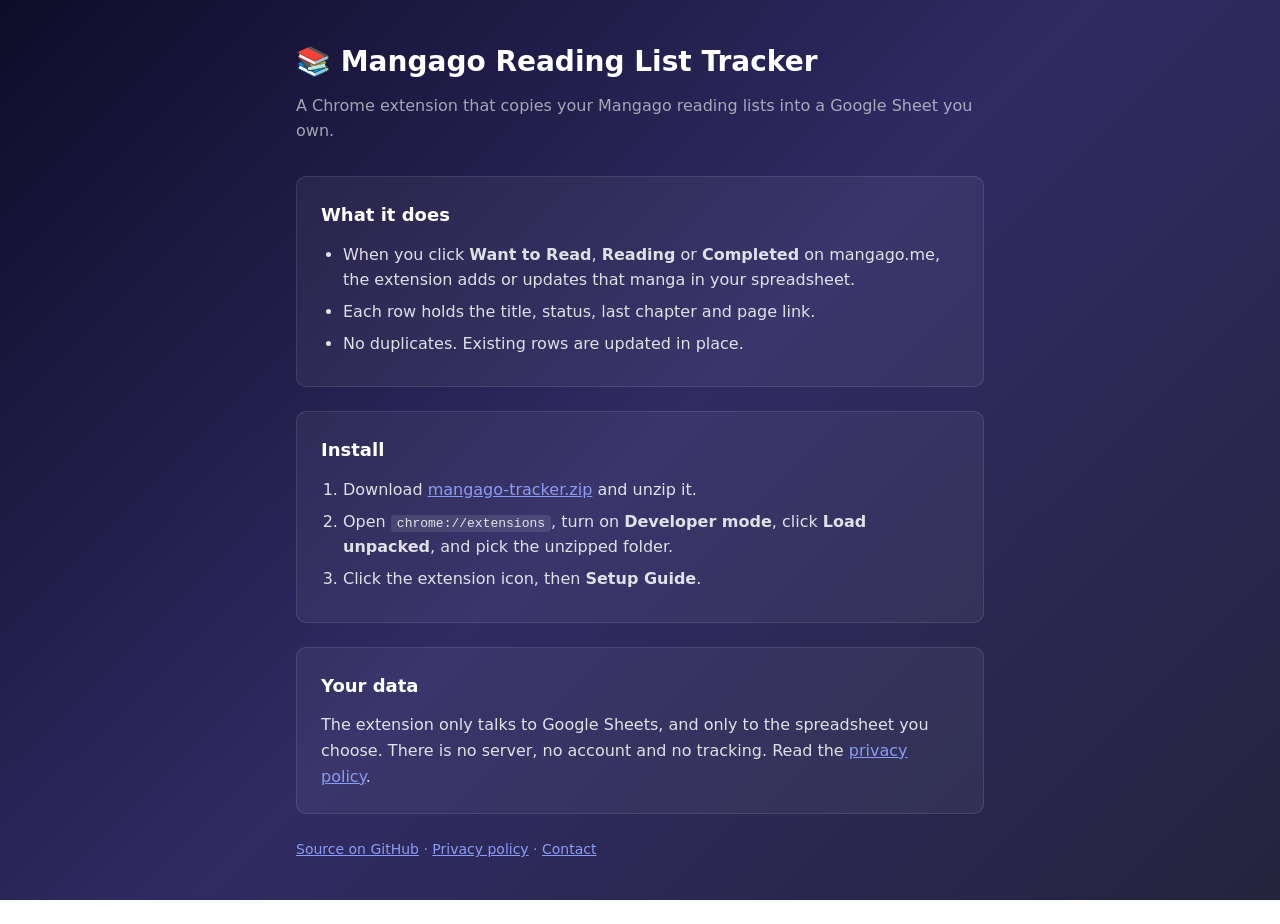
==== docs/index.html @ d1132ceb "Fix Google sign-in for other installs and add help pages - Pin the extension ID with a manifest key " ====
<!DOCTYPE html>
<html lang="en">
<head>
  <meta charset="UTF-8">
  <meta name="viewport" content="width=device-width, initial-scale=1.0">
  <title>Mangago Reading List Tracker</title>
  <link rel="stylesheet" href="style.css">
</head>
<body>
  <main>
    <h1>📚 Mangago Reading List Tracker</h1>
    <p class="lead">A Chrome extension that copies your Mangago reading lists into a Google Sheet you own.</p>

    <section>
      <h2>What it does</h2>
      <ul>
        <li>When you click <strong>Want to Read</strong>, <strong>Reading</strong> or <strong>Completed</strong> on mangago.me, the extension adds or updates that manga in your spreadsheet.</li>
        <li>Each row holds the title, status, last chapter and page link.</li>
        <li>No duplicates. Existing rows are updated in place.</li>
      </ul>
    </section>

    <section>
      <h2>Install</h2>
      <ol>
        <li>Download <a href="https://github.com/Archonuid/mangago-tracker/raw/main/mangago-tracker.zip">mangago-tracker.zip</a> and unzip it.</li>
        <li>Open <code>chrome://extensions</code>, turn on <strong>Developer mode</strong>, click <strong>Load unpacked</strong>, and pick the unzipped folder.</li>
        <li>Click the extension icon, then <strong>Setup Guide</strong>.</li>
      </ol>
    </section>

    <section>
      <h2>Your data</h2>
      <p>The extension only talks to Google Sheets, and only to the spreadsheet you choose. There is no server, no account and no tracking. Read the <a href="privacy.html">privacy policy</a>.</p>
    </section>

    <footer>
      <a href="https://github.com/Archonuid/mangago-tracker">Source on GitHub</a> ·
      <a href="privacy.html">Privacy policy</a> ·
      <a href="mailto:archonuidruid@gmail.com">Contact</a>
    </footer>
  </main>
</body>
</html>
---- docs/style.css ----
* {
  margin: 0;
  padding: 0;
  box-sizing: border-box;
}

body {
  font-family: system-ui, -apple-system, 'Segoe UI', sans-serif;
  background: linear-gradient(135deg, #0f0c29, #302b63, #24243e);
  background-attachment: fixed;
  color: rgba(255, 255, 255, 0.85);
  line-height: 1.6;
  min-height: 100vh;
}

main {
  max-width: 720px;
  margin: 0 auto;
  padding: 40px 16px 64px;
}

h1 {
  font-size: 28px;
  color: #fff;
  margin-bottom: 8px;
}

h2 {
  font-size: 18px;
  color: #fff;
  margin-bottom: 12px;
}

.lead {
  color: rgba(255, 255, 255, 0.6);
  margin-bottom: 32px;
}

section {
  background: rgba(255, 255, 255, 0.05);
  border: 1px solid rgba(255, 255, 255, 0.1);
  border-radius: 10px;
  padding: 24px;
  margin-bottom: 24px;
}

p + p, p + ul, ul + p {
  margin-top: 10px;
}

ol, ul {
  padding-left: 22px;
}

li {
  margin-bottom: 6px;
}

code {
  font-family: ui-monospace, Consolas, monospace;
  font-size: 13px;
  background: rgba(255, 255, 255, 0.1);
  padding: 1px 6px;
  border-radius: 4px;
  word-break: break-all;
}

a {
  color: #8b9cf4;
}

footer {
  font-size: 14px;
  color: rgba(255, 255, 255, 0.5);
}
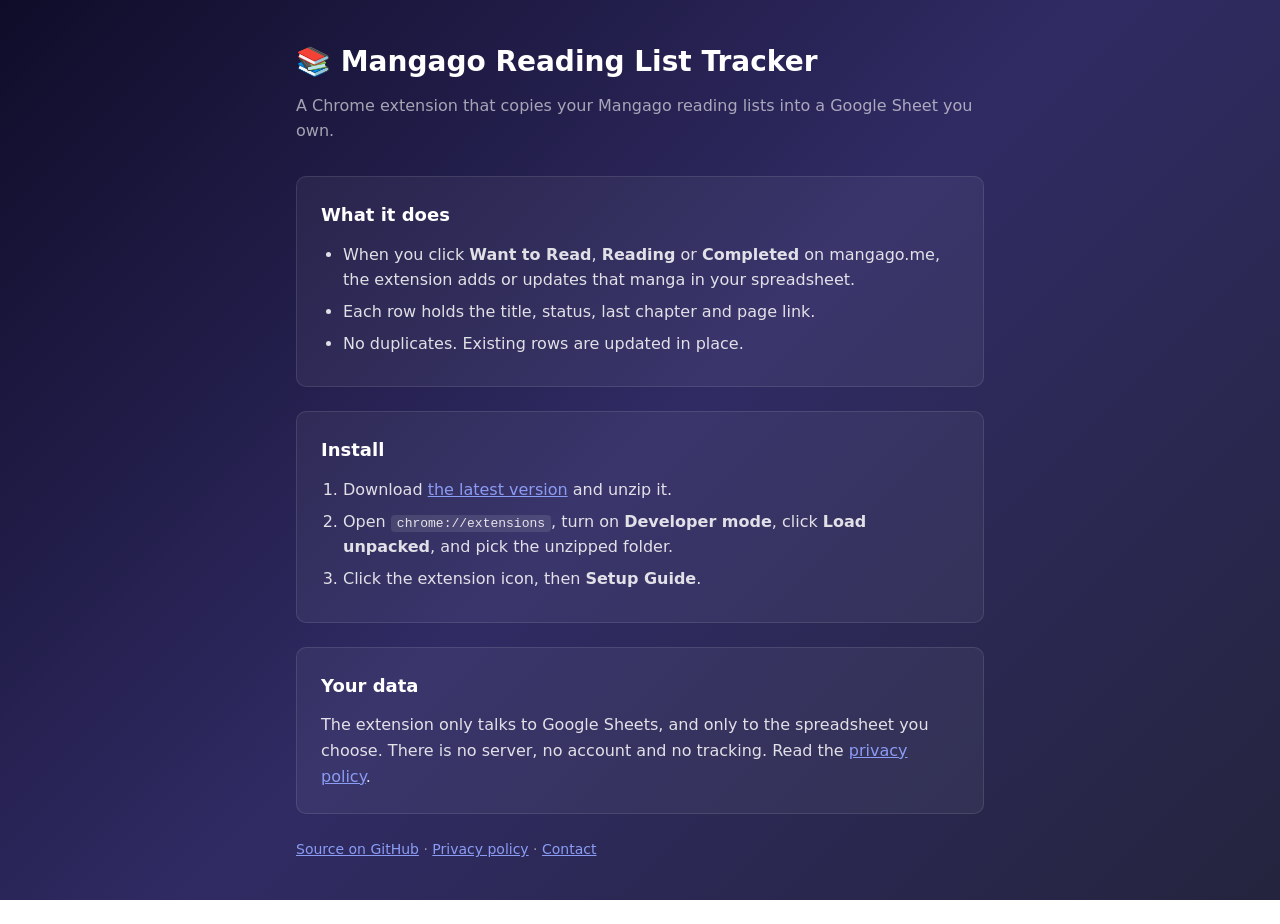
==== commit 57e883c7: "Merge GitHub changes; switch to one shared OAuth client Users no longer need their own Google Cloud " ====
--- a/docs/index.html
+++ b/docs/index.html
@@ -23,7 +23,7 @@
     <section>
       <h2>Install</h2>
       <ol>
-        <li>Download <a href="https://github.com/Archonuid/mangago-tracker/raw/main/mangago-tracker.zip">mangago-tracker.zip</a> and unzip it.</li>
+        <li>Download <a href="https://github.com/Archonuid/mangago-tracker/archive/refs/heads/main.zip">the latest version</a> and unzip it.</li>
         <li>Open <code>chrome://extensions</code>, turn on <strong>Developer mode</strong>, click <strong>Load unpacked</strong>, and pick the unzipped folder.</li>
         <li>Click the extension icon, then <strong>Setup Guide</strong>.</li>
       </ol>
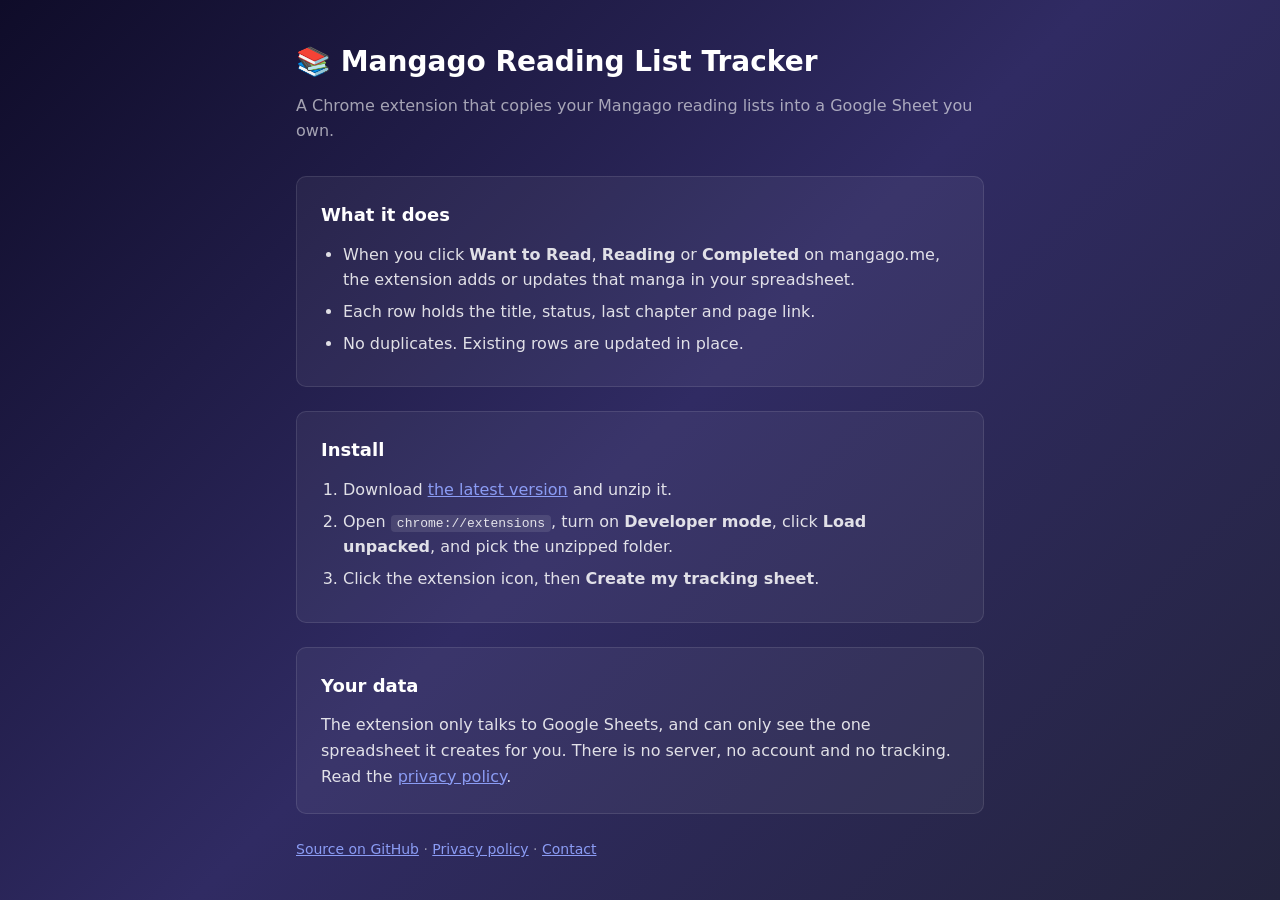
==== commit 036a6534: "Switch to drive.file scope and create the sheet from the popup The spreadsheets scope is sensitive a" ====
--- a/docs/index.html
+++ b/docs/index.html
@@ -25,13 +25,13 @@
       <ol>
         <li>Download <a href="https://github.com/Archonuid/mangago-tracker/archive/refs/heads/main.zip">the latest version</a> and unzip it.</li>
         <li>Open <code>chrome://extensions</code>, turn on <strong>Developer mode</strong>, click <strong>Load unpacked</strong>, and pick the unzipped folder.</li>
-        <li>Click the extension icon, then <strong>Setup Guide</strong>.</li>
+        <li>Click the extension icon, then <strong>Create my tracking sheet</strong>.</li>
       </ol>
     </section>
 
     <section>
       <h2>Your data</h2>
-      <p>The extension only talks to Google Sheets, and only to the spreadsheet you choose. There is no server, no account and no tracking. Read the <a href="privacy.html">privacy policy</a>.</p>
+      <p>The extension only talks to Google Sheets, and can only see the one spreadsheet it creates for you. There is no server, no account and no tracking. Read the <a href="privacy.html">privacy policy</a>.</p>
     </section>
 
     <footer>
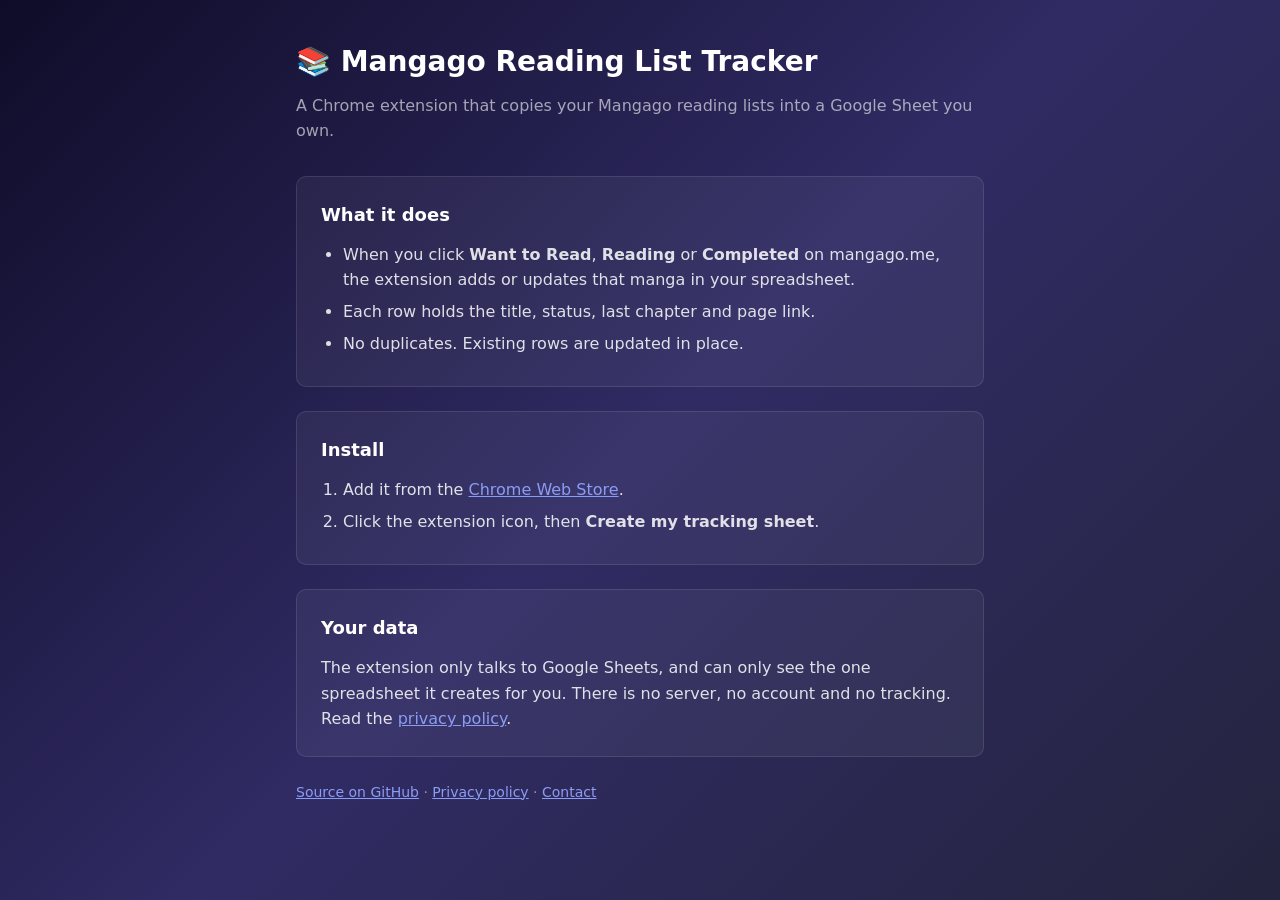
==== commit 085da235: "Point installs at the Chrome Web Store listing The store copy (hekjmppkcgbfenheehhhiibdajdpaigi) kee" ====
--- a/docs/index.html
+++ b/docs/index.html
@@ -23,8 +23,7 @@
     <section>
       <h2>Install</h2>
       <ol>
-        <li>Download <a href="https://github.com/Archonuid/mangago-tracker/archive/refs/heads/main.zip">the latest version</a> and unzip it.</li>
-        <li>Open <code>chrome://extensions</code>, turn on <strong>Developer mode</strong>, click <strong>Load unpacked</strong>, and pick the unzipped folder.</li>
+        <li>Add it from the <a href="https://chromewebstore.google.com/detail/hekjmppkcgbfenheehhhiibdajdpaigi">Chrome Web Store</a>.</li>
         <li>Click the extension icon, then <strong>Create my tracking sheet</strong>.</li>
       </ol>
     </section>
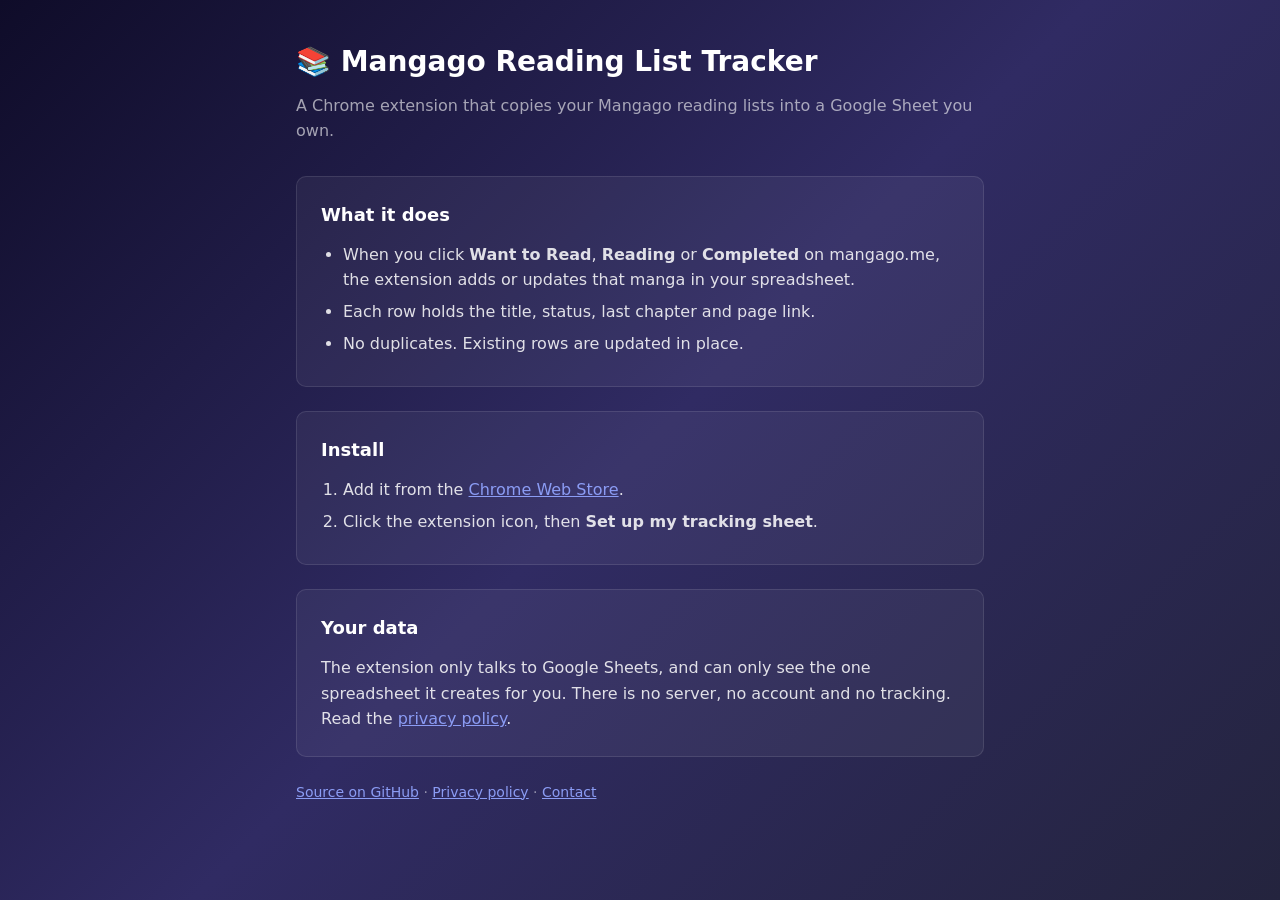
==== commit e6367b38: "Offer sheets the extension made before instead of always creating one Setup now lists the user's ear" ====
--- a/docs/index.html
+++ b/docs/index.html
@@ -24,7 +24,7 @@
       <h2>Install</h2>
       <ol>
         <li>Add it from the <a href="https://chromewebstore.google.com/detail/hekjmppkcgbfenheehhhiibdajdpaigi">Chrome Web Store</a>.</li>
-        <li>Click the extension icon, then <strong>Create my tracking sheet</strong>.</li>
+        <li>Click the extension icon, then <strong>Set up my tracking sheet</strong>.</li>
       </ol>
     </section>
 
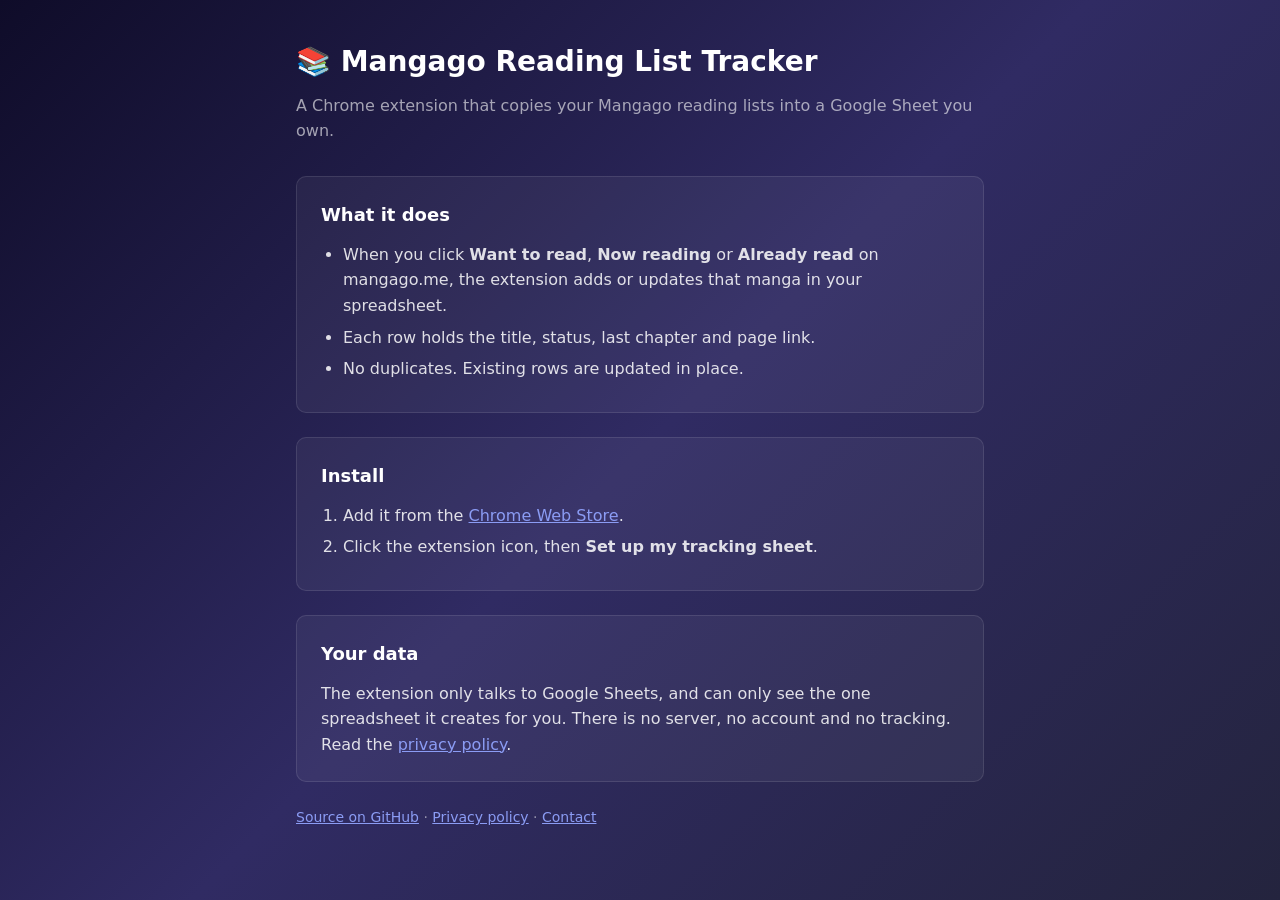
==== commit 7e46b680: "Detect "Already read" on Mangago by its status code Mangago's list buttons call newStatus('<slug>', " ====
--- a/docs/index.html
+++ b/docs/index.html
@@ -14,7 +14,7 @@
     <section>
       <h2>What it does</h2>
       <ul>
-        <li>When you click <strong>Want to Read</strong>, <strong>Reading</strong> or <strong>Completed</strong> on mangago.me, the extension adds or updates that manga in your spreadsheet.</li>
+        <li>When you click <strong>Want to read</strong>, <strong>Now reading</strong> or <strong>Already read</strong> on mangago.me, the extension adds or updates that manga in your spreadsheet.</li>
         <li>Each row holds the title, status, last chapter and page link.</li>
         <li>No duplicates. Existing rows are updated in place.</li>
       </ul>
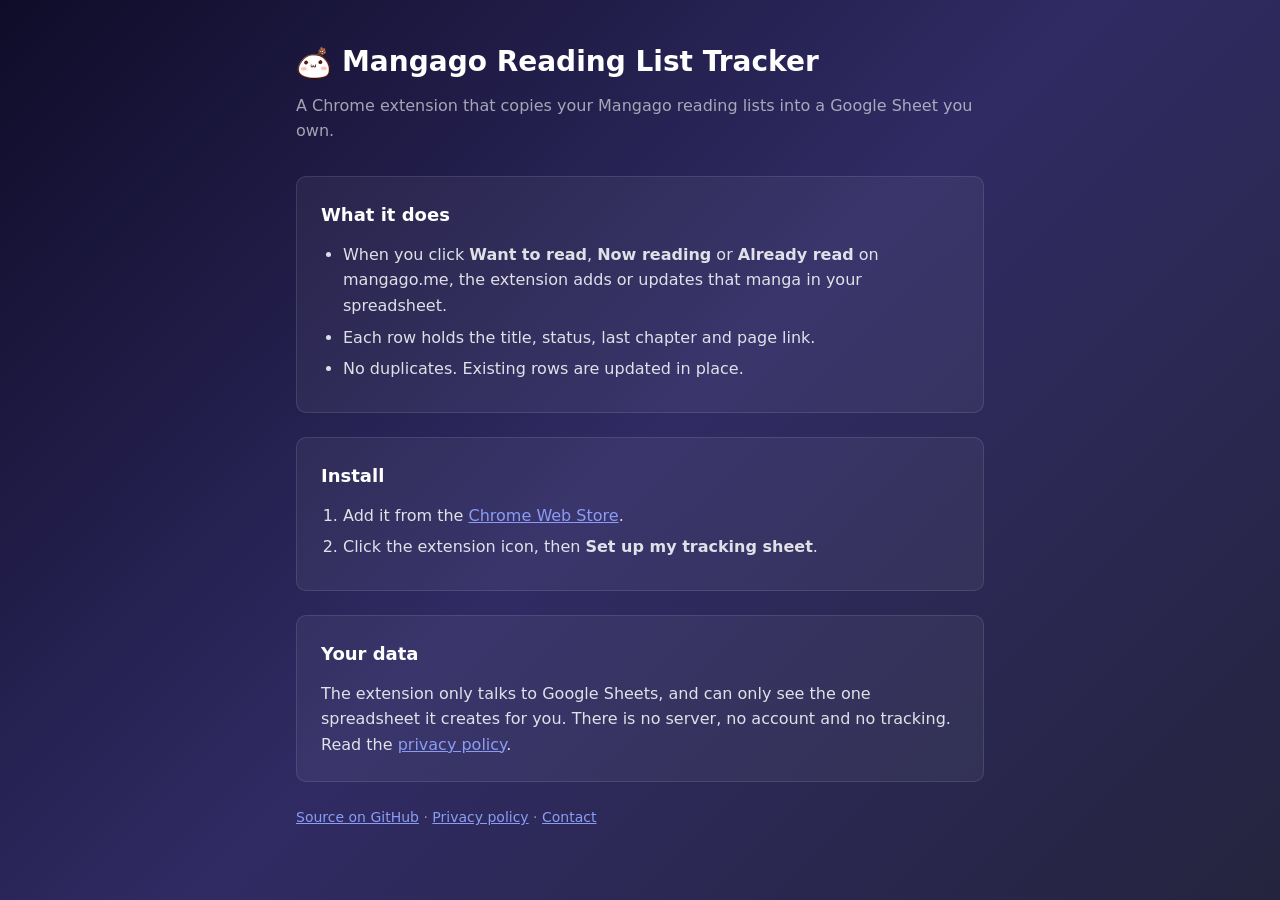
==== commit 9b613866: "Use the new logo for the extension icon and page headers Co-Authored-By: Claude Opus 5.5 <noreply@an" ====
--- a/docs/index.html
+++ b/docs/index.html
@@ -4,11 +4,12 @@
   <meta charset="UTF-8">
   <meta name="viewport" content="width=device-width, initial-scale=1.0">
   <title>Mangago Reading List Tracker</title>
+  <link rel="icon" href="logo.png">
   <link rel="stylesheet" href="style.css">
 </head>
 <body>
   <main>
-    <h1>📚 Mangago Reading List Tracker</h1>
+    <h1><img class="logo" src="logo.png" alt="">Mangago Reading List Tracker</h1>
     <p class="lead">A Chrome extension that copies your Mangago reading lists into a Google Sheet you own.</p>
 
     <section>
--- a/docs/style.css
+++ b/docs/style.css
@@ -73,3 +73,10 @@
   font-size: 14px;
   color: rgba(255, 255, 255, 0.5);
 }
+
+.logo {
+  width: 36px;
+  height: 36px;
+  vertical-align: middle;
+  margin-right: 10px;
+}
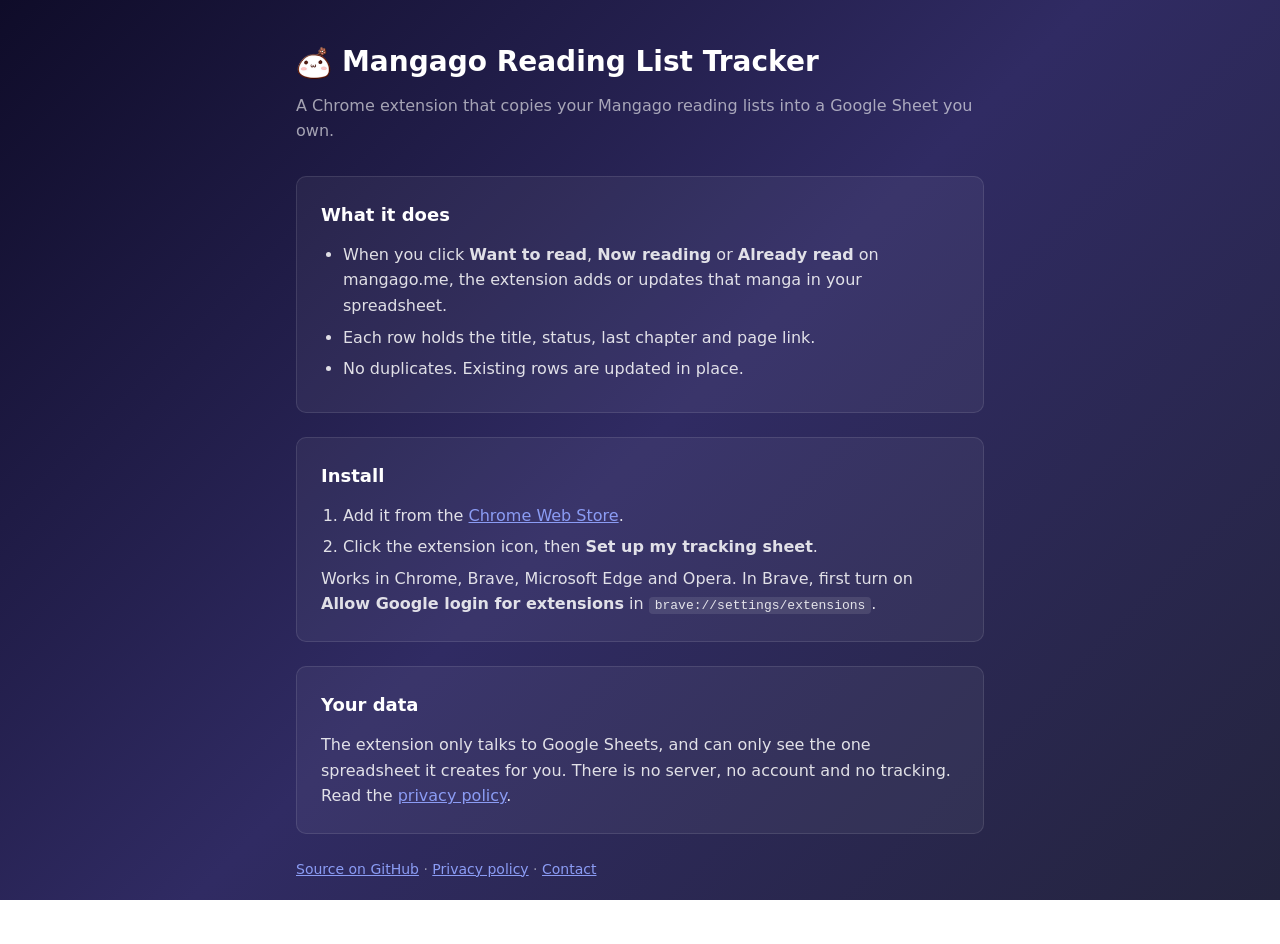
==== commit 4fc41677: "Sign in through Google's web page in Brave, Edge and Opera Only Chrome supports chrome.identity.getA" ====
--- a/docs/index.html
+++ b/docs/index.html
@@ -27,6 +27,7 @@
         <li>Add it from the <a href="https://chromewebstore.google.com/detail/hekjmppkcgbfenheehhhiibdajdpaigi">Chrome Web Store</a>.</li>
         <li>Click the extension icon, then <strong>Set up my tracking sheet</strong>.</li>
       </ol>
+      <p>Works in Chrome, Brave, Microsoft Edge and Opera. In Brave, first turn on <strong>Allow Google login for extensions</strong> in <code>brave://settings/extensions</code>.</p>
     </section>
 
     <section>
